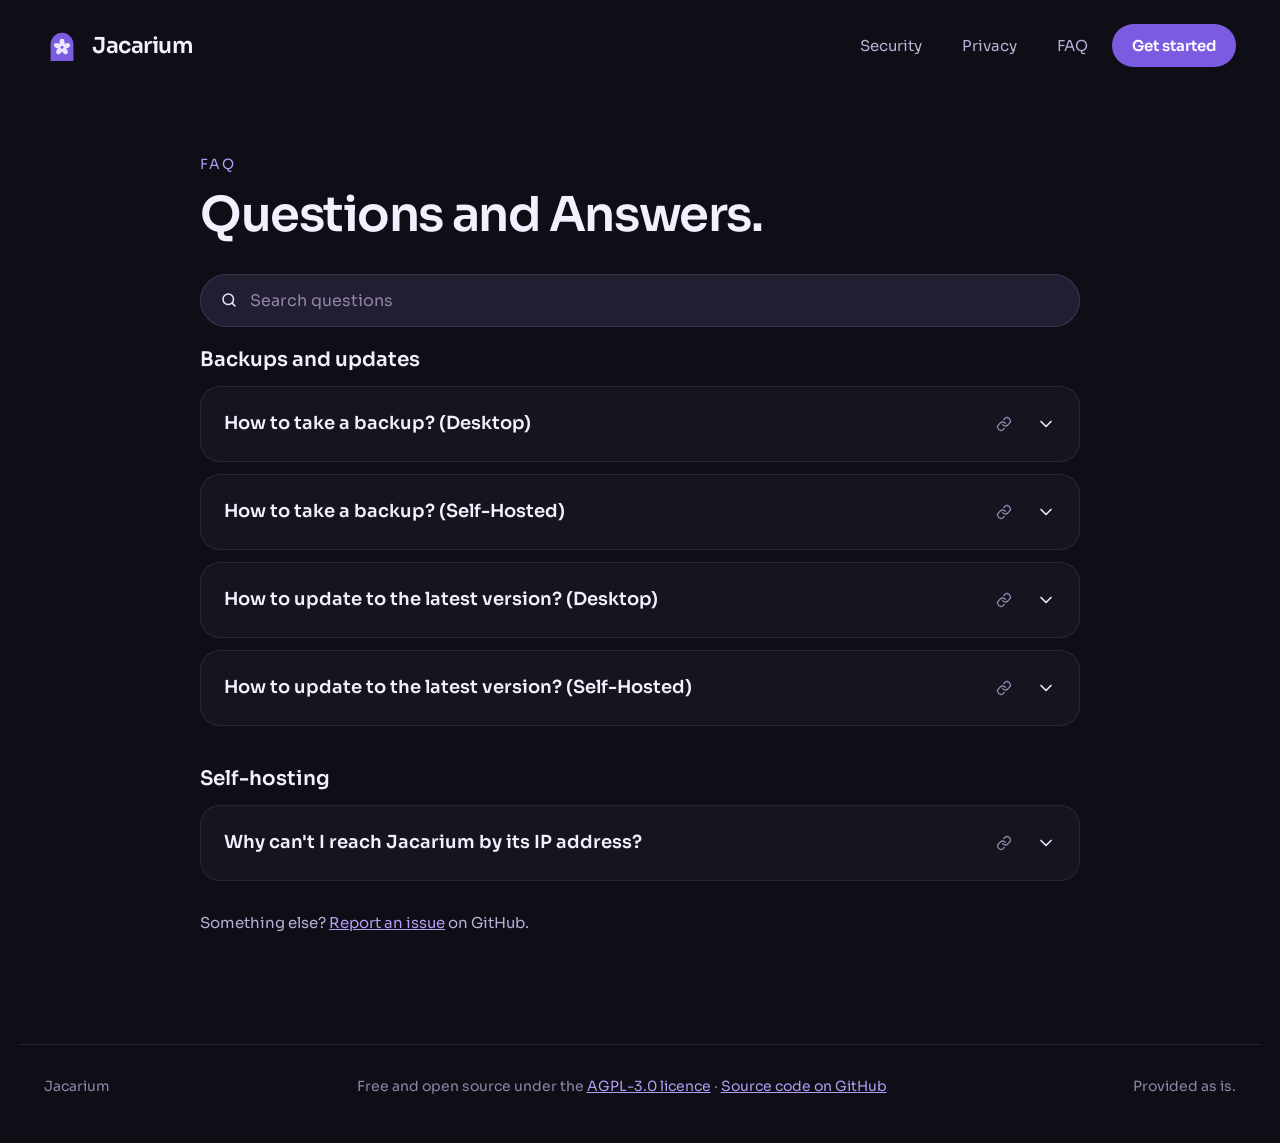
==== faq.html @ cb77176a "Update Pictures" ====
<!doctype html>
<html lang="en">
<head>
<meta charset="utf-8">
<meta name="viewport" content="width=device-width, initial-scale=1">
<title>Jacarium FAQ</title>
<meta name="description" content="Answers to common questions about running Jacarium.">
<link rel="preconnect" href="https://fonts.googleapis.com">
<link rel="preconnect" href="https://fonts.gstatic.com" crossorigin>
<link href="https://fonts.googleapis.com/css2?family=Sora:wght@400;600;700&amp;display=swap" rel="stylesheet">
<link rel="stylesheet" href="css/tokens.css?v=20261019a">
<link rel="stylesheet" href="css/site.css?v=20261019a">
<script>document.documentElement.classList.add('js');</script>
</head>
<body>
<div class="page">

<header class="site-header">
  <a href="index.html" class="brand">
    <svg class="logo" width="36" height="36" viewBox="0 0 120 120" aria-hidden="true">
      <path d="M22 110 V54 A38 38 0 0 1 98 54 V110 Z" fill="var(--accent)"></path>
      <g fill="var(--lilac)">
        <ellipse cx="60" cy="49" rx="8.5" ry="13" transform="rotate(0 60 64)"></ellipse>
        <ellipse cx="60" cy="49" rx="8.5" ry="13" transform="rotate(72 60 64)"></ellipse>
        <ellipse cx="60" cy="49" rx="8.5" ry="13" transform="rotate(144 60 64)"></ellipse>
        <ellipse cx="60" cy="49" rx="8.5" ry="13" transform="rotate(216 60 64)"></ellipse>
        <ellipse cx="60" cy="49" rx="8.5" ry="13" transform="rotate(288 60 64)"></ellipse>
      </g>
      <circle cx="60" cy="64" r="5" fill="var(--accent)"></circle>
    </svg>
    <span class="brand-name">Jacarium</span>
  </a>
  <nav aria-label="Main" class="site-nav">
    <a href="index.html#security" class="nav-link">Security</a>
    <a href="index.html#privacy" class="nav-link">Privacy</a>
    <a href="faq.html" class="nav-link" aria-current="page">FAQ</a>
    <a href="index.html#get-started" class="btn btn-primary btn-sm">Get started</a>
  </nav>
</header>

<main>

<section class="faq-page" aria-labelledby="faq-title">
  <div class="container faq-col">
    <p class="eyebrow">FAQ</p>
    <h1 class="section-title" id="faq-title">Questions and Answers.</h1>

    <div class="faq-search">
      <svg width="18" height="18" viewBox="0 0 24 24" fill="none" stroke="currentColor" stroke-width="2" stroke-linecap="round" stroke-linejoin="round" aria-hidden="true"><circle cx="11" cy="11" r="7"></circle><path d="M20 20l-3.5-3.5"></path></svg>
      <input type="search" id="faq-q" placeholder="Search questions" aria-label="Search the FAQ" autocomplete="off">
    </div>
    <p class="faq-empty" id="faq-empty" hidden>No questions match. <a href="https://github.com/jacarium/jacarium/issues" target="_blank" rel="noopener">Report an issue</a> on GitHub.</p>

    <section class="faq-group" aria-labelledby="faq-g-updates">
    <h2 class="faq-group-title" id="faq-g-updates">Backups and updates</h2>
    <div class="faq-list">
      <details class="faq-item" id="backup-desktop">
        <summary>
          <span>How to take a backup? (Desktop)</span>
          <svg class="faq-chev" width="20" height="20" viewBox="0 0 24 24" fill="none" stroke="currentColor" stroke-width="2" stroke-linecap="round" stroke-linejoin="round" aria-hidden="true"><path d="M6 9l6 6 6-6"></path></svg>
        </summary>
        <div class="faq-body">
          <p>Export your database from <strong>Application Settings › General › Database › Export Database</strong>.</p>
        </div>
      </details>

      <details class="faq-item" id="backup-self-hosted">
        <summary>
          <span>How to take a backup? (Self-Hosted)</span>
          <svg class="faq-chev" width="20" height="20" viewBox="0 0 24 24" fill="none" stroke="currentColor" stroke-width="2" stroke-linecap="round" stroke-linejoin="round" aria-hidden="true"><path d="M6 9l6 6 6-6"></path></svg>
        </summary>
        <div class="faq-body">
          <p>Everything is in the data folder, <code>~/.config/jacarium/server/data</code>. Stop the container, archive the folder and start it again:</p>
<pre class="code"><code>podman stop jacarium

podman run --rm --volumes-from jacarium --entrypoint tar quay.io/zerodayz/jacarium:latest czf - -C / data &gt; ~/jacarium-backup-$(date +%F).tar.gz

podman start jacarium</code></pre>
          <p>The backup is saved in your home folder, for example <code>~/jacarium-backup-2026-10-16.tar.gz</code>. With Docker, use <code>docker</code> instead of <code>podman</code>.</p>
        </div>
      </details>

      <details class="faq-item" id="update-desktop">
        <summary>
          <span>How to update to the latest version? (Desktop)</span>
          <svg class="faq-chev" width="20" height="20" viewBox="0 0 24 24" fill="none" stroke="currentColor" stroke-width="2" stroke-linecap="round" stroke-linejoin="round" aria-hidden="true"><path d="M6 9l6 6 6-6"></path></svg>
        </summary>
        <div class="faq-body">
          <p>Before you update, <a href="#backup-desktop">take a backup</a>, just in case.</p>
          <p>Quit Jacarium and download the new version from <a href="https://github.com/jacarium/jacarium/releases/latest" target="_blank" rel="noopener">the latest release</a>, then:</p>
          <ul>
            <li><strong>macOS:</strong> open the <code>.dmg</code>, drag Jacarium to Applications and choose Replace.</li>
            <li><strong>AppImage:</strong> replace the old file with the new one, then <code>chmod +x Jacarium-*.AppImage</code>.</li>
            <li><strong>.deb:</strong> <code>sudo apt install ./jacarium_&lt;version&gt;_amd64.deb</code> (or <code>_arm64</code>).</li>
            <li><strong>.rpm:</strong> <code>sudo dnf install ./jacarium-&lt;version&gt;.x86_64.rpm</code> (or <code>.aarch64</code>).</li>
          </ul>
          <p>Your documents and settings stay where they are.</p>
        </div>
      </details>

      <details class="faq-item" id="update-self-hosted">
        <summary>
          <span>How to update to the latest version? (Self-Hosted)</span>
          <svg class="faq-chev" width="20" height="20" viewBox="0 0 24 24" fill="none" stroke="currentColor" stroke-width="2" stroke-linecap="round" stroke-linejoin="round" aria-hidden="true"><path d="M6 9l6 6 6-6"></path></svg>
        </summary>
        <div class="faq-body">
          <p>Before you update, <a href="#backup-self-hosted">take a backup</a>, just in case.</p>
          <p>Pull the new image and recreate the container with the same command as the first time. Your data stays in <code>~/.config/jacarium/server/data</code>.</p>
<pre class="code"><code>podman pull quay.io/zerodayz/jacarium:latest

podman rm -f jacarium

IP=$(hostname -I | awk '{print $1}')

podman run -d --name jacarium --hostname jacarium --restart unless-stopped -p "$IP:8443:8443" -e TLS_SAN="IP:$IP" -v ~/.config/jacarium/server/data:/data:Z,U quay.io/zerodayz/jacarium:latest</code></pre>
          <p><code>docker</code> works the same way. To stay on one version, use its tag instead of <code>:latest</code>. See <a href="https://github.com/jacarium/jacarium/blob/main/CHANGELOG.md" target="_blank" rel="noopener">what's new</a>.</p>
        </div>
      </details>

    </div>
    </section>

    <section class="faq-group" aria-labelledby="faq-g-self-hosting">
    <h2 class="faq-group-title" id="faq-g-self-hosting">Self-hosting</h2>
    <div class="faq-list">
      <details class="faq-item" id="reach-from-network">
        <summary>
          <span>Why can't I reach Jacarium by its IP address?</span>
          <svg class="faq-chev" width="20" height="20" viewBox="0 0 24 24" fill="none" stroke="currentColor" stroke-width="2" stroke-linecap="round" stroke-linejoin="round" aria-hidden="true"><path d="M6 9l6 6 6-6"></path></svg>
        </summary>
        <div class="faq-body">
          <p><code>curl -kL https://192.168.1.20:8443</code> doesn't work and is unreachable, but <code>curl -kL https://127.0.0.1:8443</code> does.</p>
          <p>The quick start listens only on <code>127.0.0.1</code> on purpose: the idea is to put <a href="https://caddyserver.com" target="_blank" rel="noopener">Caddy</a> in front of it as a reverse proxy.</p>
          <p>To reach Jacarium directly by IP instead, use the solution below.</p>
          <p>Solution, replacing <code>192.168.1.20</code> with your server's IP:</p>
<pre class="code"><code>podman rm -f jacarium

rm -f ~/.config/jacarium/server/data/certs/cert.pem ~/.config/jacarium/server/data/certs/key.pem

podman run -d --name jacarium --hostname jacarium --restart unless-stopped -p 192.168.1.20:8443:8443 -e TLS_SAN="IP:192.168.1.20" -v ~/.config/jacarium/server/data:/data:Z,U quay.io/zerodayz/jacarium:latest</code></pre>
        </div>
      </details>
    </div>
    </section>

    <p class="faq-more" id="faq-more">Something else? <a href="https://github.com/jacarium/jacarium/issues" target="_blank" rel="noopener">Report an issue</a> on GitHub.</p>
  </div>
</section>

<script>
  // A link to faq.html#question opens that answer.
  const openFromHash = () => {
    const el = location.hash && document.getElementById(location.hash.slice(1));
    if (el && el.tagName === 'DETAILS') el.open = true;
  };
  openFromHash();
  addEventListener('hashchange', openFromHash);
  // A link inside an answer opens the question it points to, even when the address already ends with it.
  document.querySelectorAll('.faq-body a[href^="#"]').forEach((a) => {
    a.addEventListener('click', () => {
      const el = document.getElementById(a.getAttribute('href').slice(1));
      if (el && el.tagName === 'DETAILS') el.open = true;
    });
  });

  // The Clipboard API only works on https:// and localhost, so fall back to the older copy command elsewhere.
  async function copyText(text) {
    try {
      await navigator.clipboard.writeText(text);
      return true;
    } catch {
      const area = document.createElement('textarea');
      area.value = text;
      area.setAttribute('readonly', '');
      area.style.position = 'fixed';
      area.style.opacity = '0';
      document.body.appendChild(area);
      area.select();
      let ok = false;
      try { ok = document.execCommand('copy'); } catch {}
      area.remove();
      return ok;
    }
  }

  // Each question gets a link button that copies a direct link to it.
  const LINK_ICON = '<svg width="16" height="16" viewBox="0 0 24 24" fill="none" stroke="currentColor" stroke-width="2" stroke-linecap="round" stroke-linejoin="round" aria-hidden="true"><path d="M10 13a5 5 0 007.5.5l3-3a5 5 0 00-7-7l-1.7 1.7"></path><path d="M14 11a5 5 0 00-7.5-.5l-3 3a5 5 0 007 7l1.7-1.7"></path></svg>';
  document.querySelectorAll('.faq-item[id]').forEach((item) => {
    const link = document.createElement('a');
    link.className = 'faq-link';
    link.href = `#${item.id}`;
    link.setAttribute('aria-label', 'Copy link to this question');
    link.innerHTML = `${LINK_ICON}<span class="faq-link-tip" aria-live="polite"></span>`;
    item.querySelector('.faq-chev').before(link);
    link.addEventListener('click', async (e) => {
      e.preventDefault(); // don't toggle the question
      const url = `${location.origin}${location.pathname}#${item.id}`;
      history.replaceState(null, '', `#${item.id}`);
      const tip = link.querySelector('.faq-link-tip');
      tip.textContent = (await copyText(url)) ? 'Link copied' : 'Link is in the address bar';
      link.classList.add('is-copied');
      setTimeout(() => link.classList.remove('is-copied'), 1600);
    });
  });

  // Search: hide questions that don't contain every word typed, and open the ones that do.
  const q = document.getElementById('faq-q');
  const items = [...document.querySelectorAll('.faq-item')];
  const empty = document.getElementById('faq-empty');
  q.addEventListener('input', () => {
    const words = q.value.toLowerCase().split(/\s+/).filter(Boolean);
    let shown = 0;
    items.forEach((item) => {
      const match = words.every((w) => item.textContent.toLowerCase().includes(w));
      item.hidden = !match;
      if (match) shown++;
      item.open = words.length > 0 && match; // an empty search closes them all
    });
    // A heading only shows while one of its questions does.
    document.querySelectorAll('.faq-group').forEach((group) => {
      group.hidden = !group.querySelector('.faq-item:not([hidden])');
    });
    empty.hidden = shown > 0;
    document.getElementById('faq-more').hidden = shown === 0;
  });
</script>

</main>

<footer class="site-footer">
  <span>Jacarium</span>
  <span>Free and open source under the <a href="https://www.gnu.org/licenses/agpl-3.0.html" target="_blank" rel="noopener">AGPL-3.0 licence</a> · <a href="https://github.com/jacarium/jacarium" target="_blank" rel="noopener">Source code on GitHub</a></span>
  <span>Provided as is.</span>
</footer>

</div>
</body>
</html>
---- css/tokens.css ----
/* Jacarium brand tokens (from the "Jacarium Logo" canvas). */
:root {
  --font: 'Sora', system-ui, sans-serif;

  /* Grounds */
  --bg: #0F0D16;
  --bg-section: #15121F;
  --bg-card: #17141F;
  --bg-card-hover: #1B1727;
  --bg-raised: #221D30;
  --bg-raised-hover: #2C2540;

  /* Lines */
  --line: #2A2438;
  --line-strong: #3A3350;

  /* Violets */
  --accent: #7B5CE0;
  --violet-400: #8E6CF0;
  --violet-300: #9B7DF2;
  --violet-200: #B39DF5;
  --violet-100: #C9B8FA;
  --lilac: #EDE6FF;

  /* Text */
  --text: #F3EFFF;
  --text-muted: #B9AFD6;
  --text-faint: #8F86A8;

  /* Light block */
  --light-block: #F6F2FF;
  --on-light: #15121F;
  --on-light-muted: #5B4E7A;

  --radius-pill: 999px;
  --max-width: 1240px;
}
---- css/site.css ----
/* Jacarium landing page. Tokens live in tokens.css. */

*, *::before, *::after { box-sizing: border-box; }
html { scroll-behavior: smooth; }
body { margin: 0; background: var(--bg); color: var(--text); font-family: var(--font); -webkit-font-smoothing: antialiased; }
a { color: var(--violet-200); }
a:hover { color: var(--lilac); }
img { max-width: 100%; }
[hidden] { display: none !important; }

.page { min-height: 100vh; overflow-x: hidden; }

/* ---------- Buttons ---------- */
.btn { display: inline-block; padding: 16px 28px; border-radius: var(--radius-pill); text-decoration: none; font-weight: 600; font-size: 16px; transition: background 0.2s ease, box-shadow 0.2s ease; }
.btn:focus-visible { outline: 3px solid var(--violet-200); outline-offset: 3px; }
.btn-primary, .btn-primary:hover { background: var(--accent); color: #FFFFFF; }
.btn-primary:hover { background: #6A4BD1; }
.btn-secondary, .btn-secondary:hover { background: var(--bg-card); color: var(--lilac); box-shadow: inset 0 0 0 1px var(--line-strong); }
.btn-secondary:hover { background: var(--bg-card-hover); }
.btn-soon { background: transparent; color: var(--text-faint); box-shadow: inset 0 0 0 1px var(--line-strong); cursor: default; }
.btn-glow { box-shadow: 0 16px 36px -14px var(--accent); }
.btn-sm { padding: 12px 20px; font-size: 15px; }
.btn-lg { padding: 16px 32px; }

.eyebrow { margin: 0 0 16px; font-size: 14px; text-transform: uppercase; letter-spacing: 0.14em; color: var(--violet-200); }
.section-title { margin: 0 0 32px; font-size: clamp(32px, 4vw, 48px); line-height: 1.1; letter-spacing: -0.03em; font-weight: 600; }

/* ---------- Header ---------- */
.site-header { max-width: var(--max-width); margin: 0 auto; padding: 24px; display: flex; flex-wrap: wrap; align-items: center; justify-content: space-between; gap: 16px; position: relative; z-index: 10; }
.brand { display: flex; align-items: center; gap: 12px; text-decoration: none; color: var(--text); }
.brand:hover { color: var(--text); }
.brand-name { font-size: 22px; font-weight: 600; letter-spacing: -0.02em; }
.site-nav { display: flex; flex-wrap: wrap; align-items: center; gap: 8px; }
.nav-link { padding: 12px 16px; text-decoration: none; font-size: 15px; color: var(--text-muted); }

/* ---------- Hero (the only 3D part of the page) ---------- */
.hero { max-width: var(--max-width); margin: 0 auto; padding: 48px 24px 96px; position: relative; perspective: 1400px; perspective-origin: 50% 40%; }
.hero-intro { text-align: center; max-width: 980px; margin: 0 auto 64px; position: relative; z-index: 2; }
.hero-intro .eyebrow { margin-bottom: 20px; }
.hero-title { margin: 0; font-size: clamp(40px, 6vw, 72px); line-height: 1.05; letter-spacing: -0.035em; font-weight: 600; text-wrap: balance; }
.hero-sub { margin: 24px auto 0; max-width: 680px; font-size: 19px; line-height: 1.7; color: var(--text-muted); }
.signature { margin: 16px 0 0; display: flex; justify-content: center; align-items: center; gap: 4px; font-size: 16px; font-weight: 600; color: var(--lilac); }
.signature span { margin-right: 6px; }
.social { display: inline-flex; align-items: center; justify-content: center; width: 40px; height: 40px; border-radius: 50%; color: var(--violet-200); transition: background 0.2s ease, color 0.2s ease; }
.social:hover { background: var(--bg-raised); color: var(--lilac); }
.social:focus-visible { outline: 3px solid var(--violet-200); outline-offset: 2px; }
.hero-actions { display: flex; flex-wrap: wrap; justify-content: center; gap: 12px; margin-top: 36px; }

.hero-stage { display: flex; flex-wrap: wrap; align-items: center; gap: 0 48px; position: relative; }
.frame-col { flex: 0 1 61%; min-width: 0; position: relative; z-index: 1; padding: 24px 0; }

.frame { margin: 0; border-radius: 20px; background: var(--bg-card); box-shadow: 0 0 0 1px var(--line), 0 60px 120px -40px #000000, 0 30px 60px -30px #2A1F4D; position: relative; }
.frame-bar { display: flex; align-items: center; gap: 8px; padding: 14px 18px; border-bottom: 1px solid var(--line); }
.frame-dot { width: 12px; height: 12px; border-radius: 50%; background: var(--line-strong); }

.deck { position: relative; aspect-ratio: 16 / 10; margin: 16px; isolation: isolate; }
/* Flat slide transition: the incoming slide glides in and fades up over the
   outgoing one, which stays solid underneath until it's covered. */
.slide { position: absolute; inset: 0; z-index: 1; opacity: 0; border-radius: 12px; overflow: hidden; background: linear-gradient(180deg, var(--bg-section), var(--bg)); box-shadow: 0 0 0 1px var(--line); will-change: transform, opacity; }
.slide.is-leaving { z-index: 2; opacity: 1; transform: scale(0.985); transition: transform 0.7s cubic-bezier(.2,.7,.2,1); }
.slide.is-current { z-index: 3; opacity: 1; transform: none; transition: transform 0.7s cubic-bezier(.2,.7,.2,1), opacity 0.45s ease; }
.slide img { display: block; width: 100%; height: 100%; object-fit: cover; }
.slide-ph { position: absolute; inset: 0; border: 2px dashed var(--line-strong); border-radius: 12px; display: flex; flex-direction: column; align-items: center; justify-content: center; gap: 10px; color: var(--violet-200); text-align: center; padding: 24px; }
.slide-ph-title { font-size: 16px; font-weight: 600; color: var(--lilac); }

.frame-foot { display: flex; align-items: center; justify-content: space-between; gap: 12px; flex-wrap: wrap; padding: 0 18px 16px; position: relative; z-index: 6; }
.frame-caption { font-size: 13px; color: var(--text-faint); min-width: 0; flex: 1 1 200px; }
.carousel-controls { display: flex; align-items: center; gap: 6px; flex-wrap: wrap; }
.ctl { width: 44px; height: 44px; border-radius: 50%; border: none; background: var(--bg-raised); color: var(--lilac); cursor: pointer; display: inline-flex; align-items: center; justify-content: center; box-shadow: inset 0 0 0 1px var(--line-strong); transition: background 0.2s ease; }
.ctl:hover { background: var(--bg-raised-hover); }
.ctl:focus-visible { outline: 3px solid var(--violet-200); outline-offset: 2px; }
.dots { display: flex; align-items: center; }
.dot { width: 28px; height: 28px; padding: 0; border: none; background: transparent; cursor: pointer; display: inline-flex; align-items: center; justify-content: center; }
.dot span { display: block; width: 8px; height: 8px; border-radius: 50%; background: var(--line-strong); transition: background 0.3s ease, transform 0.3s ease; }
.dot[aria-current="true"] span { background: var(--violet-200); transform: scale(1.4); }
.dot:focus-visible { outline: 3px solid var(--violet-200); outline-offset: 2px; border-radius: 50%; }

/* Device stack: desktop and phone frames. The one behind is dimmed and
   clickable; clicking it brings it to the front. */
.device-stack { --tilt: perspective(1400px) rotateY(7deg) rotateX(3deg); position: relative; padding-left: 9%; }
.device { transition: transform 0.7s cubic-bezier(.2,.7,.2,1), filter 0.5s ease, z-index 0s 0.2s; transform-style: preserve-3d; }
.device-switch { display: none; position: absolute; inset: 0; z-index: 30; width: 100%; height: 100%; padding: 0; border: none; border-radius: inherit; background: transparent; cursor: pointer; }
.device-switch:focus-visible { outline: 3px solid var(--violet-200); outline-offset: 3px; }
.device[data-back] .device-switch { display: block; }

.phone { position: absolute; left: 0; bottom: -3%; width: 29%; max-width: 250px; padding: 8px; border-radius: 36px; background: var(--bg-card); box-shadow: 0 0 0 1px var(--line-strong), 0 40px 80px -30px #000000, 0 20px 40px -20px #2A1F4D; transform-origin: 0% 100%; }
.phone-deck { aspect-ratio: 786 / 1704; margin: 0; }
.phone-deck .slide, .phone-deck .slide-ph { border-radius: 28px; }
.phone-deck .slide-ph { padding: 12px; gap: 8px; }
.phone-deck .slide-ph-title { font-size: 12px; }
.phone-foot { flex-direction: column; gap: 6px; padding: 10px 0 4px; }
.phone-foot .frame-caption { flex: none; text-align: center; font-size: 12px; }
.phone-foot .carousel-controls { flex-wrap: nowrap; gap: 2px; }
.phone-foot .dot { width: 20px; }

.device-stack[data-front="desktop"] .frame { z-index: 2; transform: var(--tilt); }
.device-stack[data-front="desktop"] .phone { z-index: 1; transform: var(--tilt) translate3d(-30%, -4%, 0) scale(0.78); filter: brightness(0.55) saturate(0.8); }
.device-stack[data-front="phone"] .phone { z-index: 3; transform: var(--tilt) translate3d(18%, 0, 0) scale(1); }
.device-stack[data-front="phone"] .frame { z-index: 1; transform: var(--tilt) translate3d(5%, -3%, 0) scale(0.92); filter: brightness(0.55) saturate(0.8); }
/* Hovering the frame behind lifts it out so it reads as clickable. */
.device-stack[data-front="desktop"] .phone:hover, .device-stack[data-front="desktop"] .phone:focus-within { transform: var(--tilt) translate3d(-38%, -7%, 0) scale(0.82); filter: brightness(0.9) saturate(1); }
.device-stack[data-front="phone"] .frame:hover, .device-stack[data-front="phone"] .frame:focus-within { transform: var(--tilt) translate3d(3%, -6%, 0) scale(0.93); filter: brightness(0.85) saturate(1); }

/* Wide: the tree overlaps the carousel's top-right edge. Only the tree's
   painted shapes take taps, so the carousel underneath stays clickable. */
.hero-tree { position: absolute; right: -3%; top: -22%; width: 50%; max-width: 620px; z-index: 4; pointer-events: none; }

.scroll-cue { display: flex; justify-content: center; align-items: center; margin: 72px auto 0; width: 48px; height: 48px; color: var(--violet-200); animation: bob 2.4s ease-in-out infinite; position: relative; z-index: 5; }
@keyframes bob { 0%, 100% { transform: translateY(0); } 50% { transform: translateY(6px); } }

/* Narrow: the tree stacks under the carousel, and the frame stops tilting. */
@media (max-width: 900px) {
  .frame-col { flex: 1 1 100%; }
  /* Both frames share one grid cell so the stack grows to fit the taller one. */
  .device-stack { --tilt: translateZ(0); display: grid; align-items: end; padding-left: 0; }
  .device-stack > .device { grid-area: 1 / 1; }
  .frame { margin-left: 12%; }
  .phone { position: relative; left: auto; bottom: auto; width: 34%; min-width: 176px; justify-self: start; }
  .hero-tree { position: relative; right: auto; top: auto; width: auto; max-width: none; flex: 1 1 420px; min-width: 0; display: flex; flex-direction: column; align-items: center; gap: 12px; z-index: 3; padding-top: 24px; }
  .hero-tree jacaranda-tree { width: 100%; }
}

/* ---------- Security (flat) ---------- */
.security { background: var(--bg-section); padding: 112px 24px; position: relative; z-index: 2; }
.security-inner { max-width: var(--max-width); margin: 0 auto; display: flex; flex-wrap: wrap; align-items: center; gap: 56px; }
.security-tree { flex: 1 1 420px; min-width: 0; }
.security-copy { flex: 1 1 480px; min-width: 0; }

.accordion { list-style: none; margin: 0; padding: 0; display: flex; flex-direction: column; gap: 14px; }
.acc-card { width: 100%; text-align: left; border: none; cursor: pointer; font: inherit; color: var(--text); padding: 22px 24px; border-radius: 20px; background: transparent; box-shadow: inset 0 0 0 1px var(--line); transition: background 0.3s ease, box-shadow 0.3s ease; }
.acc-card:hover { background: var(--bg-card-hover); }
.acc-card[aria-expanded="true"] { background: var(--bg-raised); box-shadow: inset 0 0 0 1px var(--accent); }
.acc-card:focus-visible { outline: 3px solid var(--violet-200); outline-offset: 3px; }
.acc-head { display: flex; align-items: center; gap: 16px; }
.acc-num { font-size: 13px; color: var(--violet-200); font-weight: 600; min-width: 24px; }
.acc-title { font-size: 20px; font-weight: 600; flex-grow: 1; }
.acc-chev { color: var(--violet-200); transition: transform 0.3s ease; }
.acc-card[aria-expanded="true"] .acc-chev { transform: rotate(180deg); }
.security-copy .section-title { margin-bottom: 16px; }
.security-copy .security-lead { margin-bottom: 32px; }
.acc-body { display: block; margin: 12px 0 0 40px; font-size: 16px; line-height: 1.6; color: var(--text-muted); }

/* ---------- Shared section layout (flat) ---------- */
.container { max-width: var(--max-width); margin: 0 auto; }
.privacy { padding: 112px 24px 0; position: relative; z-index: 2; }
.get-started { background: var(--bg-section); padding: 112px 24px; position: relative; z-index: 2; }
.lead { margin: 0; font-size: 18px; line-height: 1.6; color: var(--text-muted); }

/* ---------- Privacy and data ---------- */
.privacy-inner { display: flex; flex-wrap: wrap; gap: 56px; }
.privacy-intro { flex: 1 1 340px; min-width: 0; }
.privacy-detail { flex: 999 1 560px; min-width: 0; display: flex; flex-direction: column; gap: 24px; }
.facts { margin: 0; display: grid; grid-template-columns: repeat(auto-fill, minmax(240px, 1fr)); gap: 16px; }
.fact { padding: 24px; border-radius: 20px; background: var(--bg-card); box-shadow: inset 0 0 0 1px var(--line); }
.fact dt { font-size: 16px; font-weight: 600; margin-bottom: 8px; }
.fact dd { margin: 0; font-size: 15px; line-height: 1.6; color: var(--text-muted); }
.good-to-know { padding: 24px; border-radius: 20px; box-shadow: inset 0 0 0 1px var(--line-strong); }
.good-to-know h3 { margin: 0 0 12px; font-size: 16px; font-weight: 600; color: var(--violet-200); }
.good-to-know ul { margin: 0; padding-left: 20px; display: flex; flex-direction: column; gap: 6px; font-size: 15px; line-height: 1.6; color: var(--text-muted); }

/* ---------- Get started ---------- */
.paths { display: grid; grid-template-columns: repeat(auto-fit, minmax(280px, 1fr)); gap: 16px; }
.path { min-width: 0; padding: 32px; border-radius: 24px; background: var(--bg-card); box-shadow: inset 0 0 0 1px var(--line); display: flex; flex-direction: column; align-items: flex-start; gap: 20px; }
.path-title { margin: 0; font-size: 22px; font-weight: 600; }
.steps { margin: 0; padding: 0; list-style: none; counter-reset: step; display: flex; flex-direction: column; gap: 12px; }
.steps li { counter-increment: step; display: flex; gap: 14px; align-items: baseline; font-size: 16px; line-height: 1.5; color: var(--text-muted); }
.steps li::before { content: '0' counter(step); font-size: 13px; font-weight: 600; color: var(--violet-200); min-width: 24px; }
.platforms { margin: 24px 0 0; font-size: 15px; color: var(--text-faint); }
.platforms a { margin-left: 8px; }
.trust { margin: 8px 0 0; font-size: 13px; line-height: 1.6; color: var(--text-faint); max-width: 720px; }
.path-detail { width: 100%; padding-top: 20px; border-top: 1px solid var(--line); font-size: 14px; line-height: 1.6; color: var(--text-muted); }
.path-detail h4 { margin: 0 0 8px; font-size: 14px; font-weight: 600; color: var(--text); }
.path-detail p { margin: 0 0 12px; }
.path-detail p:last-child { margin-bottom: 0; }
.path-detail strong { color: var(--text); font-weight: 600; }
code { font-family: ui-monospace, SFMono-Regular, Menlo, monospace; font-size: 0.88em; padding: 1px 5px; border-radius: 6px; background: var(--bg-raised); color: var(--lilac); overflow-wrap: anywhere; }
pre.code { max-width: 100%; margin: 0 0 12px; padding: 14px 16px; border-radius: 12px; background: var(--bg); box-shadow: inset 0 0 0 1px var(--line); overflow-x: auto; font-size: 13px; line-height: 1.6; }
pre.code code { padding: 0; background: none; color: var(--text); overflow-wrap: anywhere; white-space: pre-wrap; font-size: inherit; }

/* ---------- Open source ---------- */
.open-source { padding: 112px 24px; position: relative; z-index: 2; }
.os-inner { display: flex; flex-wrap: wrap; gap: 56px; }
.os-intro { flex: 1 1 340px; min-width: 0; }
.os-detail { flex: 999 1 560px; min-width: 0; padding: 32px; border-radius: 24px; background: var(--bg-card); box-shadow: inset 0 0 0 1px var(--line); }
.os-detail p { margin: 0 0 16px; font-size: 16px; line-height: 1.6; color: var(--text-muted); }
.os-detail p:last-child { margin-bottom: 0; }
.os-support { margin-top: 24px; }
.tips { display: flex; flex-wrap: wrap; align-items: center; gap: 10px 12px; }
.tips-label { margin-right: 4px; font-size: 15px; color: var(--text-muted); }
.os-detail .sponsor-line { margin: 14px 0 0; font-size: 15px; }
.os-detail .os-credits { margin-top: 24px; padding-top: 20px; border-top: 1px solid var(--line); font-size: 14px; color: var(--text-faint); }

/* ---------- Closing (flat) ---------- */
.closing { padding: 120px 24px; position: relative; z-index: 2; }
.closing-card { max-width: 960px; margin: 0 auto; border-radius: 32px; background: var(--light-block); color: var(--on-light); padding: 72px 32px; text-align: center; box-shadow: 0 0 0 1px var(--line); }
.closing-title { margin: 24px 0 16px; }
.closing-sub { margin: 0 auto 36px; max-width: 520px; font-size: 18px; line-height: 1.6; color: var(--on-light-muted); }

/* ---------- Footer ---------- */
.site-footer { max-width: var(--max-width); margin: 0 auto; padding: 32px 24px 48px; display: flex; flex-wrap: wrap; justify-content: space-between; gap: 16px; font-size: 14px; color: var(--text-faint); border-top: 1px solid var(--line); }

/* ---------- Scroll reveal ---------- */
.reveal { transition: opacity 1s ease, transform 1.1s cubic-bezier(.2,.7,.2,1); }
.js .reveal:not(.is-in) { opacity: 0; transform: translateY(40px); }

@media (prefers-reduced-motion: reduce) {
  html { scroll-behavior: auto; }
  *, *::before, *::after { animation: none !important; transition: none !important; }
}

/* ---------- Release update additions ---------- */
.stack-note { margin: 20px 0 0; font-size: 13px; line-height: 1.5; color: var(--text-faint); text-align: center; position: relative; z-index: 5; }
.sec-report { margin: 20px 0 0; font-size: 15px; color: var(--text-muted); }

/* ---------- Desktop download picker ---------- */
.download { display: flex; flex-wrap: wrap; align-items: stretch; gap: 12px; width: 100%; }
.download .btn { flex: none; display: inline-flex; align-items: center; }
.picker { position: relative; flex: 1 1 260px; min-width: 0; }
.picker-btn { width: 100%; height: 100%; display: flex; align-items: center; gap: 12px; padding: 8px 18px 8px 8px; border: none; border-radius: 18px; background: var(--bg-raised); color: var(--text); font: inherit; text-align: left; cursor: pointer; box-shadow: inset 0 0 0 1px var(--line-strong); transition: background 0.2s ease, box-shadow 0.2s ease; }
.picker-btn:hover { background: var(--bg-raised-hover); }
.picker-btn:focus-visible { outline: 3px solid var(--violet-200); outline-offset: 3px; }
.picker-btn[aria-expanded="true"] { box-shadow: inset 0 0 0 1px var(--violet-200); }
.picker-icon { flex: none; width: 40px; height: 40px; border-radius: 12px; display: inline-flex; align-items: center; justify-content: center; background: rgb(123 92 224 / 0.18); color: var(--violet-200); }
.picker-text { display: flex; flex-direction: column; min-width: 0; }
.picker-title { font-size: 15px; font-weight: 600; line-height: 1.3; }
.picker-sub { font-size: 13px; line-height: 1.4; color: var(--text-muted); white-space: nowrap; overflow: hidden; text-overflow: ellipsis; }
.picker-chev { flex: none; margin-left: auto; color: var(--lilac); transition: transform 0.2s ease; }
.picker-btn[aria-expanded="true"] .picker-chev { transform: rotate(180deg); }
.picker-list { position: absolute; top: calc(100% + 8px); left: 0; right: 0; z-index: 20; margin: 0; padding: 6px; list-style: none; max-height: 380px; overflow-y: auto; border-radius: 18px; background: var(--bg-card); box-shadow: 0 0 0 1px var(--line-strong), 0 24px 48px -16px #000000; outline: none; }
.picker-group { padding: 10px 12px 4px; font-size: 12px; font-weight: 600; color: var(--violet-200); }
.picker-opt { display: flex; align-items: center; gap: 10px; padding: 10px 12px; border-radius: 12px; cursor: pointer; font-size: 15px; }
.picker-opt.is-active { background: var(--bg-raised); }
.picker-opt-name { font-weight: 600; }
.picker-opt-hint { color: var(--text-muted); font-size: 13px; }
.picker-check { margin-left: auto; color: var(--violet-200); visibility: hidden; }
.picker-opt[aria-selected="true"] .picker-check { visibility: visible; }
.dl-meta { flex-basis: 100%; margin: 0; font-size: 13px; color: var(--text-faint); }
.dl-meta:empty { display: none; }
.dl-notes { width: 100%; font-size: 14px; line-height: 1.6; color: var(--text-muted); }
.dl-notes p { margin: 0 0 8px; }
.dl-notes p:last-child { margin-bottom: 0; }
.dl-notes strong { color: var(--text); font-weight: 600; }

/* ---------- FAQ page ---------- */
.faq-page { padding: 64px 24px 112px; }
.faq-col { max-width: 880px; }
.faq-group + .faq-group { margin-top: 40px; }
.faq-group[hidden] { display: none; }
.faq-group-title { margin: 0 0 14px; font-size: 20px; font-weight: 600; color: var(--text); }
.faq-list { max-width: 880px; display: flex; flex-direction: column; gap: 12px; }
.faq-item { border-radius: 20px; background: var(--bg-card); box-shadow: inset 0 0 0 1px var(--line); }
.faq-item[open] { box-shadow: inset 0 0 0 1px var(--line-strong); }
.faq-item summary { display: flex; align-items: center; gap: 16px; padding: 22px 24px; list-style: none; cursor: pointer; font-size: 18px; font-weight: 600; line-height: 1.4; border-radius: 20px; }
.faq-item summary::-webkit-details-marker { display: none; }
.faq-item summary:focus-visible { outline: 3px solid var(--violet-200); outline-offset: 2px; }
.faq-link { position: relative; flex: none; margin-left: auto; width: 32px; height: 32px; border-radius: 50%; display: inline-flex; align-items: center; justify-content: center; color: var(--text-faint); transition: color 0.2s ease, background 0.2s ease; }
.faq-link:hover, .faq-link:focus-visible { color: var(--lilac); background: var(--bg-raised); }
.faq-link:focus-visible { outline: 3px solid var(--violet-200); outline-offset: 2px; }
.faq-link-tip { position: absolute; bottom: calc(100% + 6px); right: 50%; transform: translateX(50%); padding: 4px 10px; border-radius: 8px; background: var(--bg-raised); box-shadow: inset 0 0 0 1px var(--line-strong); color: var(--lilac); font-size: 12px; font-weight: 600; white-space: nowrap; opacity: 0; pointer-events: none; transition: opacity 0.2s ease; }
.faq-link.is-copied .faq-link-tip { opacity: 1; }
.faq-chev { flex: none; color: var(--lilac); transition: transform 0.2s ease; }
.faq-item[open] .faq-chev { transform: rotate(180deg); }
.faq-body { padding: 0 24px 24px; font-size: 16px; line-height: 1.6; color: var(--text-muted); min-width: 0; }
.faq-body p { margin: 0 0 14px; }
.faq-body p:last-child { margin-bottom: 0; }
.faq-body pre.code { margin-bottom: 14px; }
.faq-body ul { margin: 0 0 14px; padding-left: 20px; }
.faq-body li { margin-bottom: 6px; }
.faq-body strong { color: var(--text); font-weight: 600; }
.faq-item summary code { font-weight: 400; }
.faq-search { position: relative; max-width: 880px; margin-bottom: 20px; color: var(--lilac); }
.faq-search svg { position: absolute; left: 20px; top: 50%; transform: translateY(-50%); pointer-events: none; }
.faq-search input { width: 100%; padding: 16px 20px 16px 50px; border: none; border-radius: var(--radius-pill); background: var(--bg-raised); color: var(--text); font: inherit; font-size: 16px; box-shadow: inset 0 0 0 1px var(--line-strong); }
.faq-search input::placeholder { color: var(--text-faint); }
.faq-search input:focus-visible { outline: 3px solid var(--violet-200); outline-offset: 3px; }
.faq-empty { margin: 0 0 20px; font-size: 15px; color: var(--text-muted); }
.faq-item[hidden] { display: none; }
.faq-more { margin: 32px 0 0; font-size: 15px; color: var(--text-muted); }
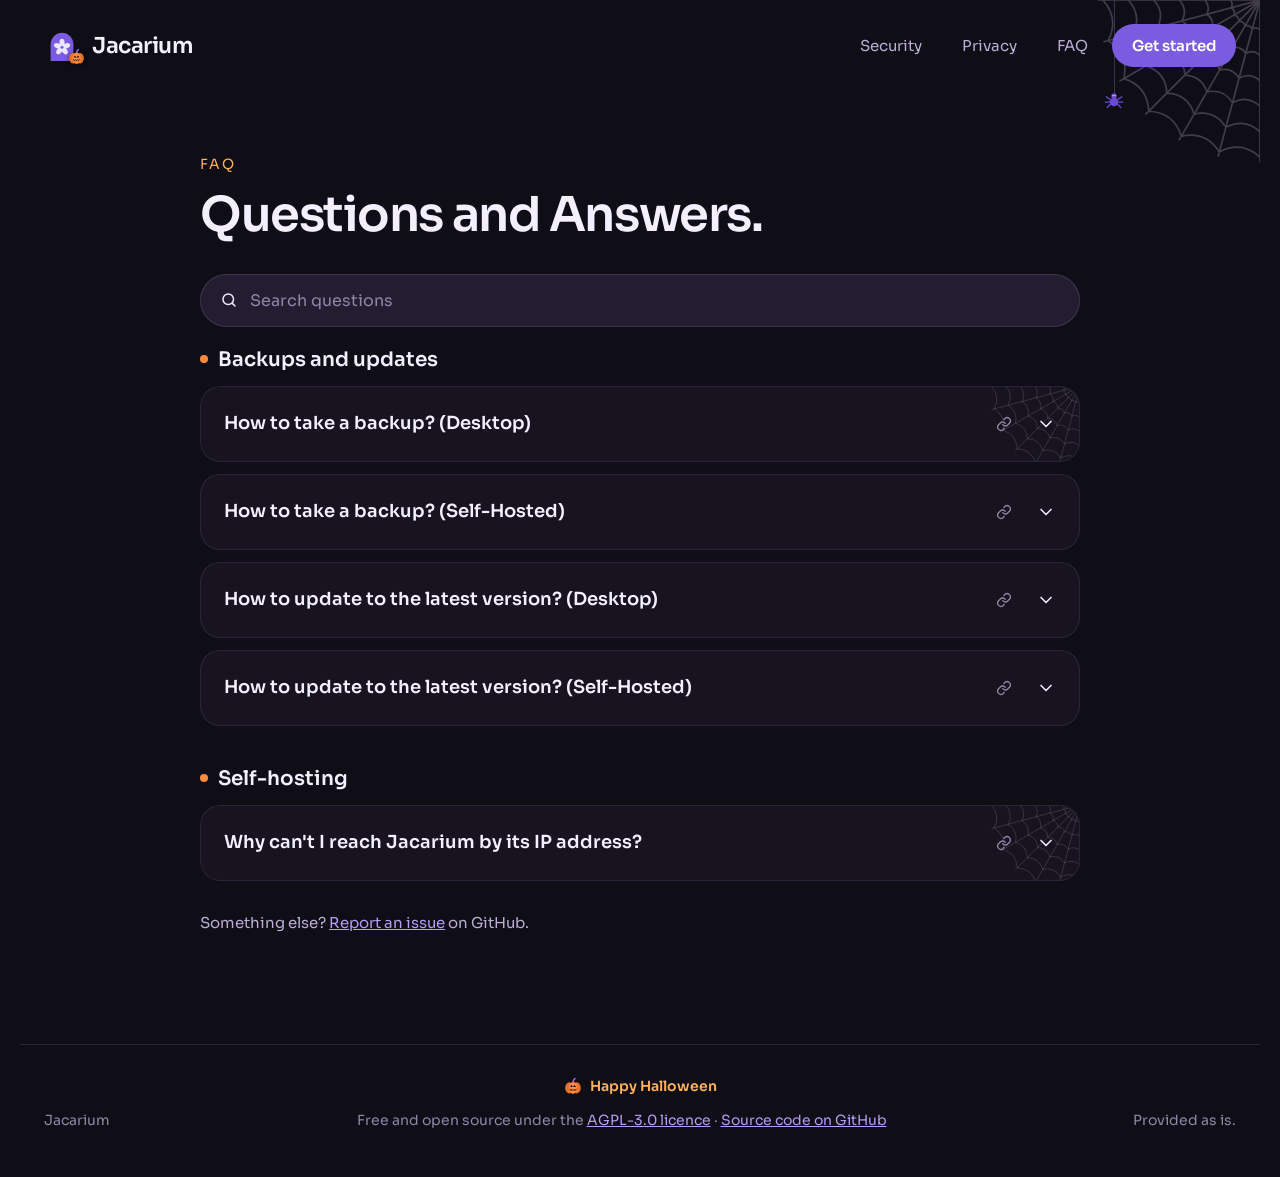
==== commit c2680b89: "Add halloween theme" ====
--- a/faq.html
+++ b/faq.html
@@ -8,8 +8,9 @@
 <link rel="preconnect" href="https://fonts.googleapis.com">
 <link rel="preconnect" href="https://fonts.gstatic.com" crossorigin>
 <link href="https://fonts.googleapis.com/css2?family=Sora:wght@400;600;700&amp;display=swap" rel="stylesheet">
-<link rel="stylesheet" href="css/tokens.css?v=20261019a">
-<link rel="stylesheet" href="css/site.css?v=20261019a">
+<link rel="stylesheet" href="css/tokens.css?v=20261027c">
+<link rel="stylesheet" href="css/site.css?v=20261027c">
+<!-- Seasonal theme: set THEME in js/theme.js --><script src="js/theme.js?v=20261028b"></script>
 <script>document.documentElement.classList.add('js');</script>
 </head>
 <body>
@@ -31,7 +32,7 @@
     <span class="brand-name">Jacarium</span>
   </a>
   <nav aria-label="Main" class="site-nav">
-    <a href="index.html#security" class="nav-link">Security</a>
+    <a href="security.html" class="nav-link">Security</a>
     <a href="index.html#privacy" class="nav-link">Privacy</a>
     <a href="faq.html" class="nav-link" aria-current="page">FAQ</a>
     <a href="index.html#get-started" class="btn btn-primary btn-sm">Get started</a>
@@ -92,6 +93,7 @@
             <li><strong>macOS:</strong> open the <code>.dmg</code>, drag Jacarium to Applications and choose Replace.</li>
             <li><strong>AppImage:</strong> replace the old file with the new one, then <code>chmod +x Jacarium-*.AppImage</code>.</li>
             <li><strong>.deb:</strong> <code>sudo apt install ./jacarium_&lt;version&gt;_amd64.deb</code> (or <code>_arm64</code>).</li>
+            <li><strong>Fedora / RHEL (dnf):</strong> no download needed, run <code>sudo dnf upgrade --refresh jacarium</code>.</li>
             <li><strong>.rpm:</strong> <code>sudo dnf install ./jacarium-&lt;version&gt;.x86_64.rpm</code> (or <code>.aarch64</code>).</li>
           </ul>
           <p>Your documents and settings stay where they are.</p>
--- a/css/site.css
+++ b/css/site.css
@@ -238,6 +238,7 @@
 .dl-meta:empty { display: none; }
 .dl-notes { width: 100%; font-size: 14px; line-height: 1.6; color: var(--text-muted); }
 .dl-notes p { margin: 0 0 8px; }
+.dl-notes pre.code { margin: 0 0 8px; }
 .dl-notes p:last-child { margin-bottom: 0; }
 .dl-notes strong { color: var(--text); font-weight: 600; }
 
@@ -276,3 +277,22 @@
 .faq-empty { margin: 0 0 20px; font-size: 15px; color: var(--text-muted); }
 .faq-item[hidden] { display: none; }
 .faq-more { margin: 32px 0 0; font-size: 15px; color: var(--text-muted); }
+
+/* Security page */
+.sec-page .lead { margin-top: 20px; }
+.sec-asof { margin: 16px 0 0; font-size: 14px; color: var(--text-faint); }
+.sec-badges { display: flex; flex-wrap: wrap; align-items: center; gap: 10px; margin-top: 28px; }
+.sec-badges a { display: inline-flex; }
+.sec-badges img { display: block; height: 20px; width: auto; }
+.sec-badges-note { margin: 10px 0 0; font-size: 14px; line-height: 1.6; color: var(--text-muted); }
+.sec-actions { display: flex; flex-wrap: wrap; gap: 12px; margin: 28px 0 48px; }
+.sec-grid { display: grid; gap: 12px; }
+@media (min-width: 760px) { .sec-grid { grid-template-columns: 1fr 1fr; } }
+.sec-card { padding: 22px 24px; border-radius: 20px; background: var(--bg-card); box-shadow: inset 0 0 0 1px var(--line); font-size: 15px; line-height: 1.6; color: var(--text-muted); min-width: 0; }
+.sec-card h3 { margin: 0 0 10px; font-size: 17px; font-weight: 600; color: var(--text); }
+.sec-card ul { margin: 0; padding-left: 18px; }
+.sec-card li + li { margin-top: 6px; }
+.sec-note { margin: 12px 0 0; font-size: 13px; color: var(--text-faint); }
+.sec-verify { margin-top: 40px; font-size: 16px; line-height: 1.6; color: var(--text-muted); }
+.sec-verify p { margin: 0; }
+.sec-card pre.code { margin: 12px 0 0; font-size: 13px; }
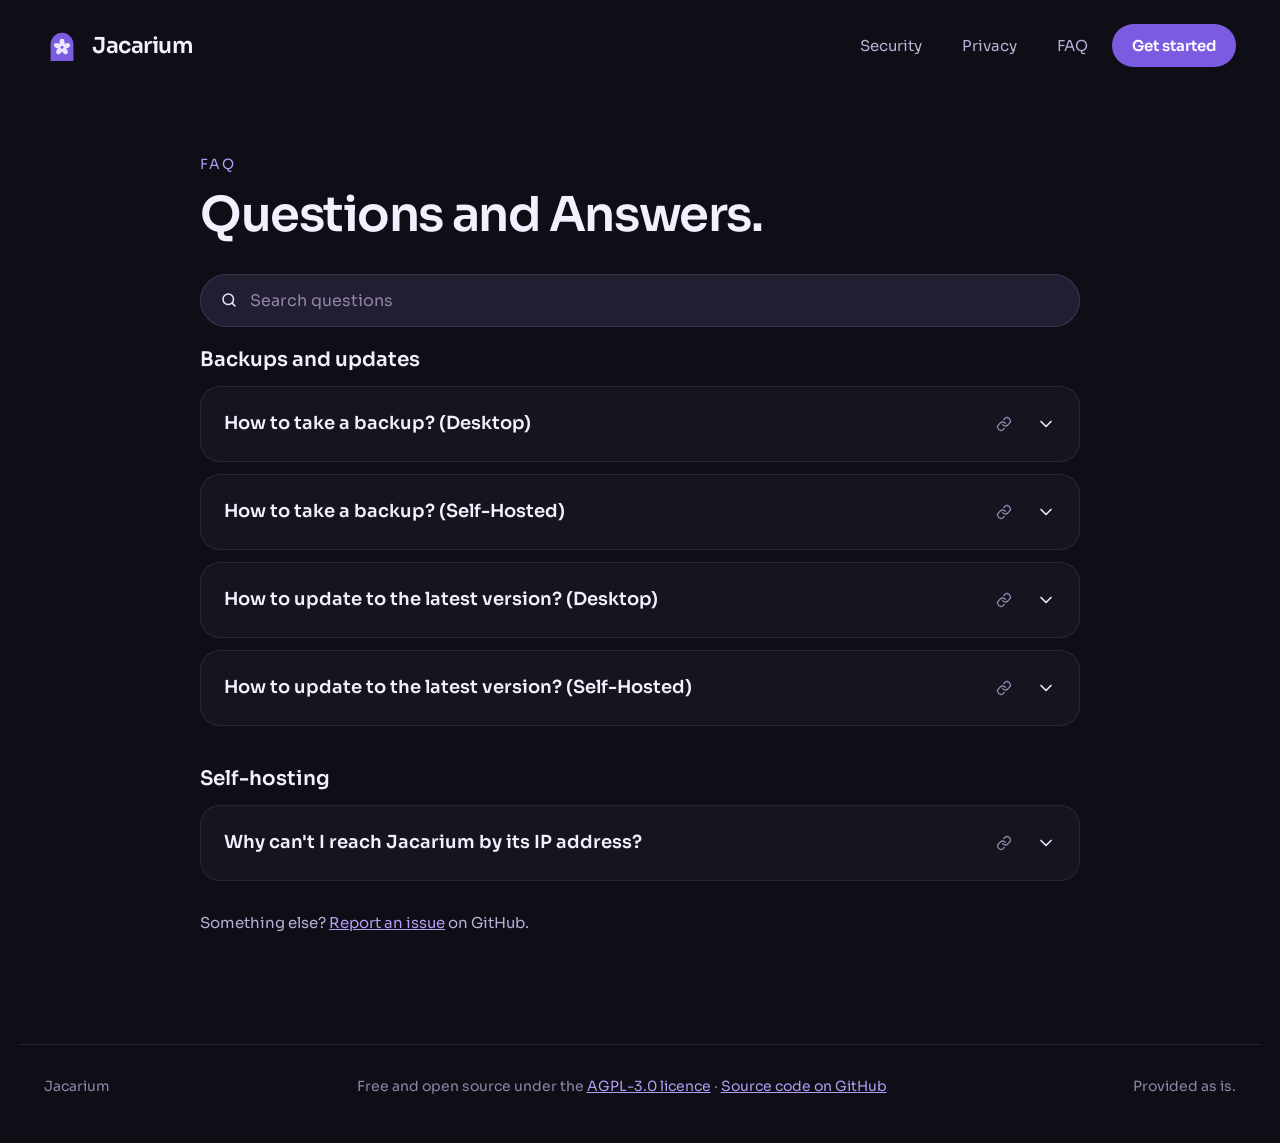
==== commit 927e6d37: "Disable Halloween" ====
--- a/faq.html
+++ b/faq.html
@@ -10,7 +10,7 @@
 <link href="https://fonts.googleapis.com/css2?family=Sora:wght@400;600;700&amp;display=swap" rel="stylesheet">
 <link rel="stylesheet" href="css/tokens.css?v=20261027c">
 <link rel="stylesheet" href="css/site.css?v=20261027c">
-<!-- Seasonal theme: set THEME in js/theme.js --><script src="js/theme.js?v=20261028b"></script>
+<!-- Seasonal theme: set THEME in js/theme.js --><script src="js/theme.js?v=20261103a"></script>
 <script>document.documentElement.classList.add('js');</script>
 </head>
 <body>
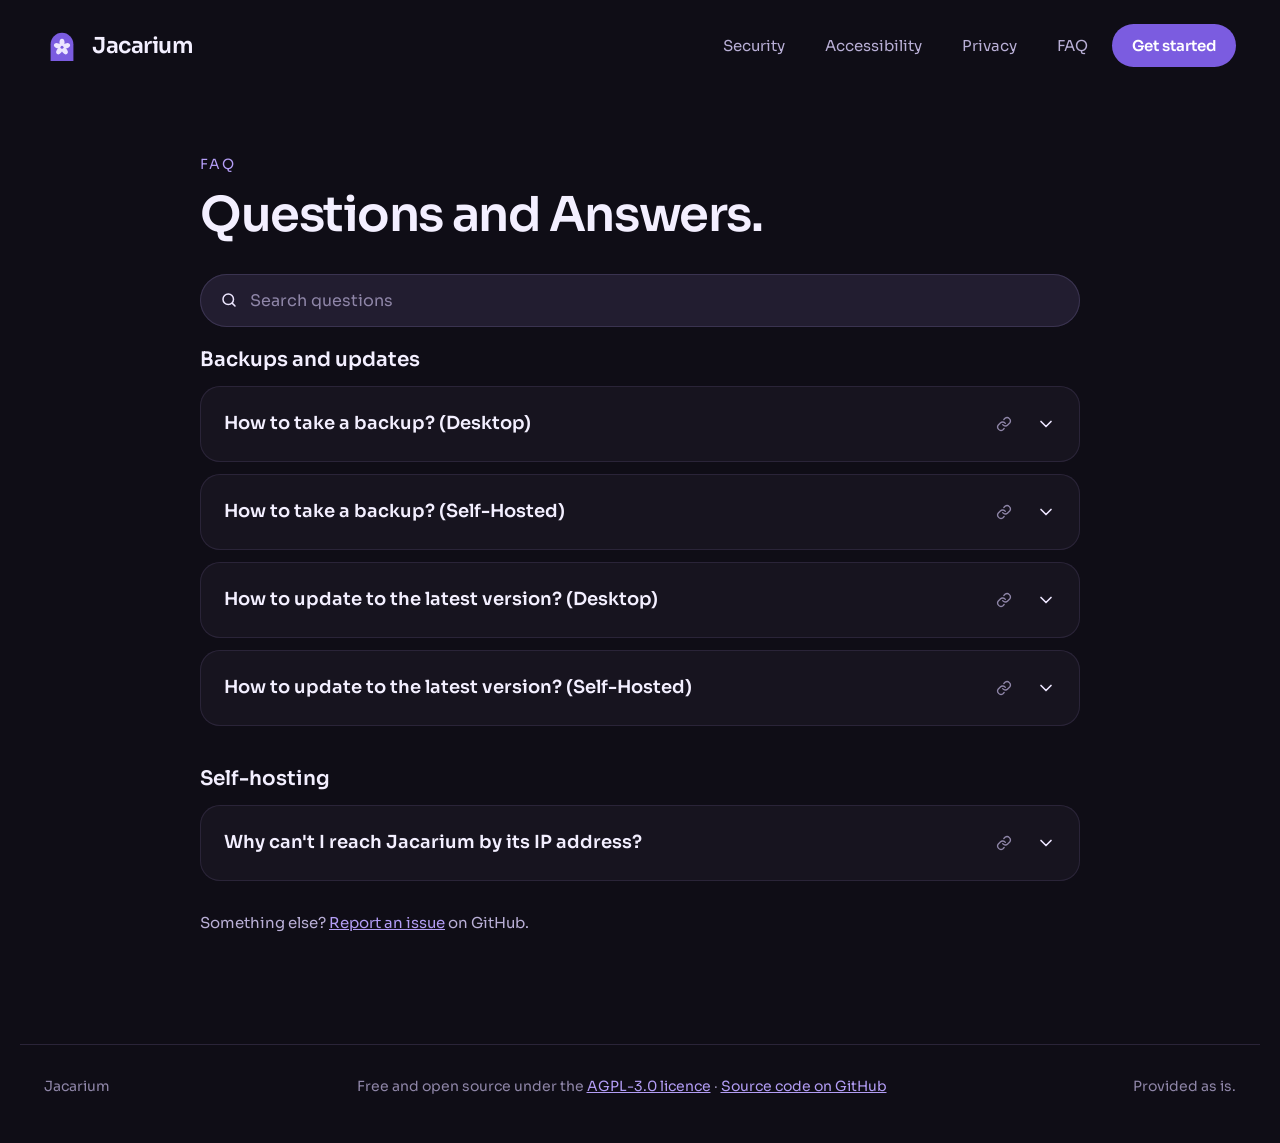
==== commit 6588c030: "A11y" ====
--- a/faq.html
+++ b/faq.html
@@ -9,7 +9,7 @@
 <link rel="preconnect" href="https://fonts.gstatic.com" crossorigin>
 <link href="https://fonts.googleapis.com/css2?family=Sora:wght@400;600;700&amp;display=swap" rel="stylesheet">
 <link rel="stylesheet" href="css/tokens.css?v=20261027c">
-<link rel="stylesheet" href="css/site.css?v=20261027c">
+<link rel="stylesheet" href="css/site.css?v=20261112a">
 <!-- Seasonal theme: set THEME in js/theme.js --><script src="js/theme.js?v=20261103a"></script>
 <script>document.documentElement.classList.add('js');</script>
 </head>
@@ -33,6 +33,7 @@
   </a>
   <nav aria-label="Main" class="site-nav">
     <a href="security.html" class="nav-link">Security</a>
+    <a href="index.html#accessibility" class="nav-link">Accessibility</a>
     <a href="index.html#privacy" class="nav-link">Privacy</a>
     <a href="faq.html" class="nav-link" aria-current="page">FAQ</a>
     <a href="index.html#get-started" class="btn btn-primary btn-sm">Get started</a>
--- a/css/site.css
+++ b/css/site.css
@@ -296,3 +296,17 @@
 .sec-verify { margin-top: 40px; font-size: 16px; line-height: 1.6; color: var(--text-muted); }
 .sec-verify p { margin: 0; }
 .sec-card pre.code { margin: 12px 0 0; font-size: 13px; }
+
+/* ---------- Accessibility ---------- */
+.a11y { padding: 112px 24px 0; position: relative; z-index: 2; }
+.a11y-head { display: flex; flex-wrap: wrap; align-items: center; gap: 56px; }
+.a11y-intro { flex: 1 1 340px; min-width: 0; }
+.a11y-lead { flex: 999 1 560px; }
+.a11y-shot { margin: 0; min-width: 0; }
+.a11y-shot a { display: block; border-radius: 16px; overflow: hidden; box-shadow: 0 0 0 1px var(--line-strong); }
+.a11y-shot a:focus-visible { outline: 3px solid var(--violet-200); outline-offset: 3px; }
+.a11y-shot img { display: block; width: 100%; height: auto; }
+.a11y-shot figcaption { margin-top: 12px; font-size: 14px; line-height: 1.6; color: var(--text-muted); }
+.a11y-shot figcaption strong { color: var(--text); font-weight: 600; }
+.a11y-grid { margin-top: 48px; display: grid; grid-template-columns: repeat(auto-fit, minmax(280px, 1fr)); gap: 24px; }
+.a11y-note { margin: 32px 0 0; max-width: 820px; font-size: 14px; line-height: 1.6; color: var(--text-faint); }
